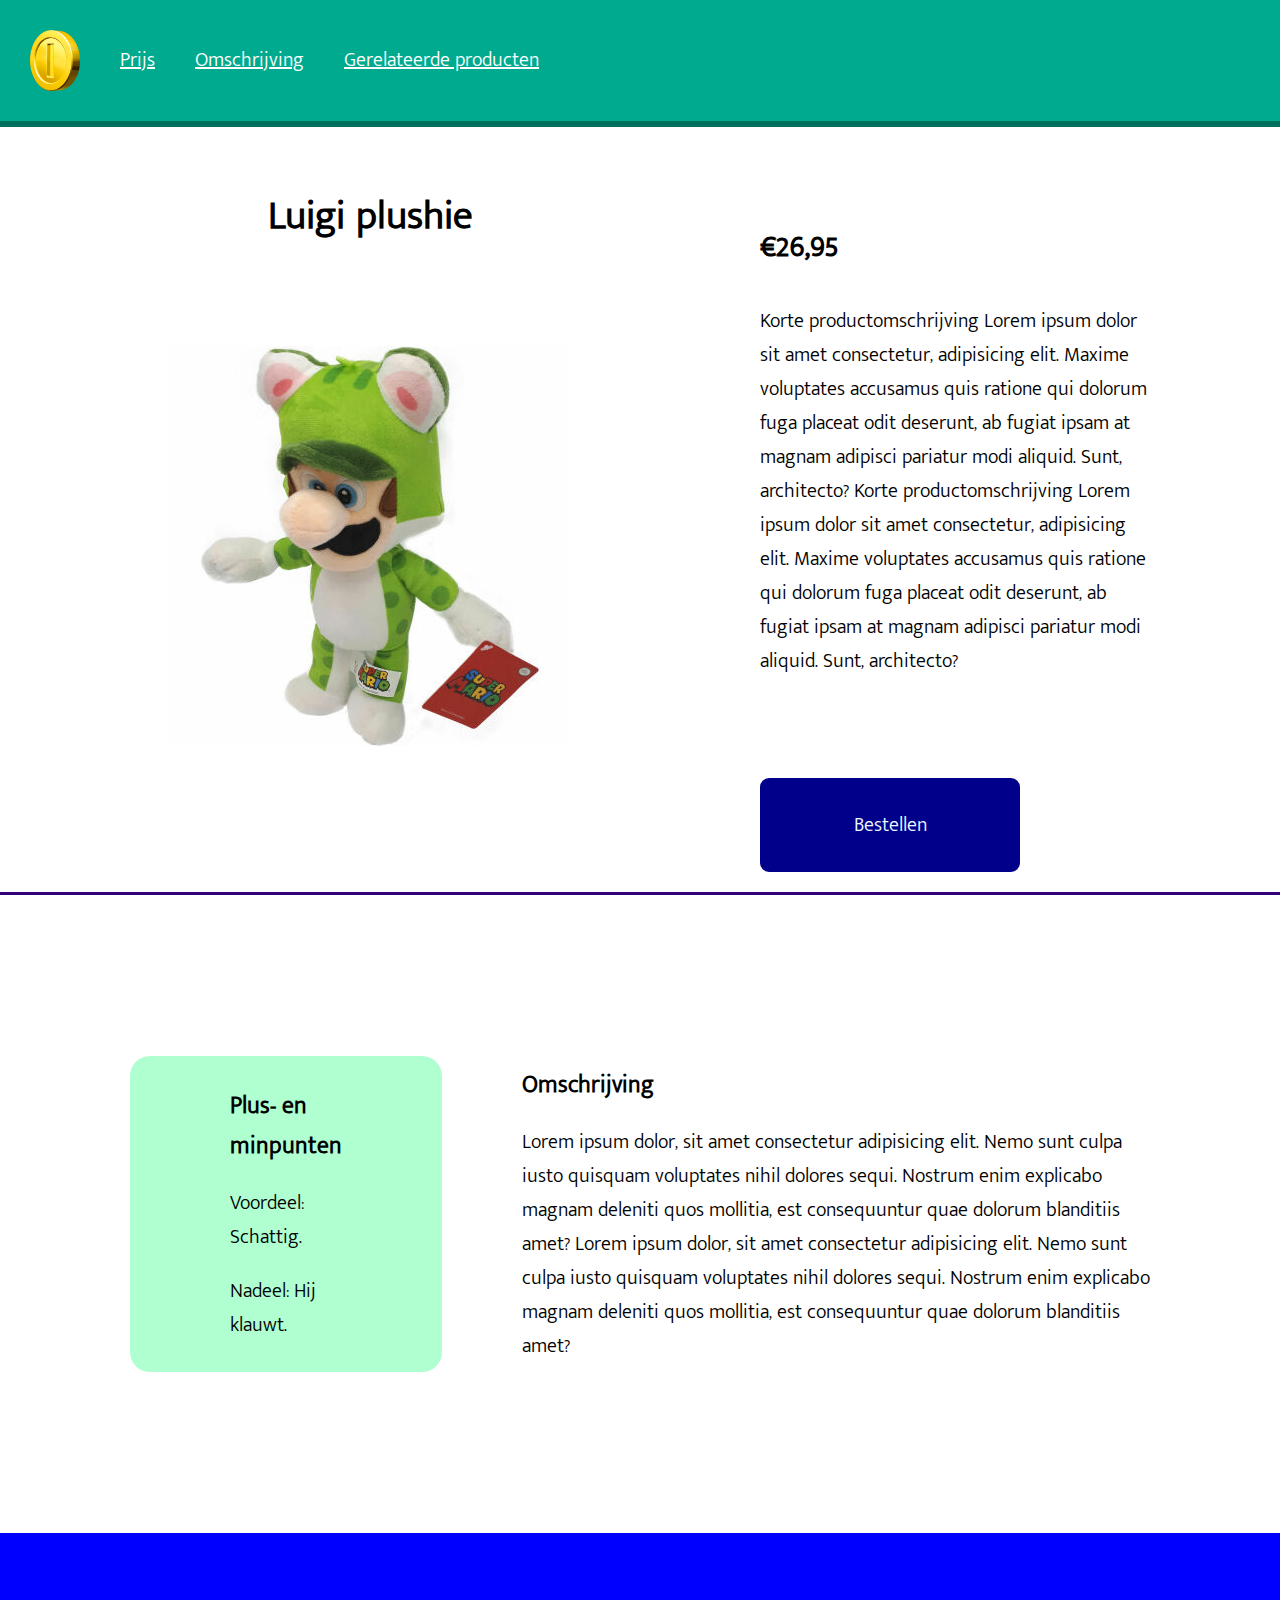
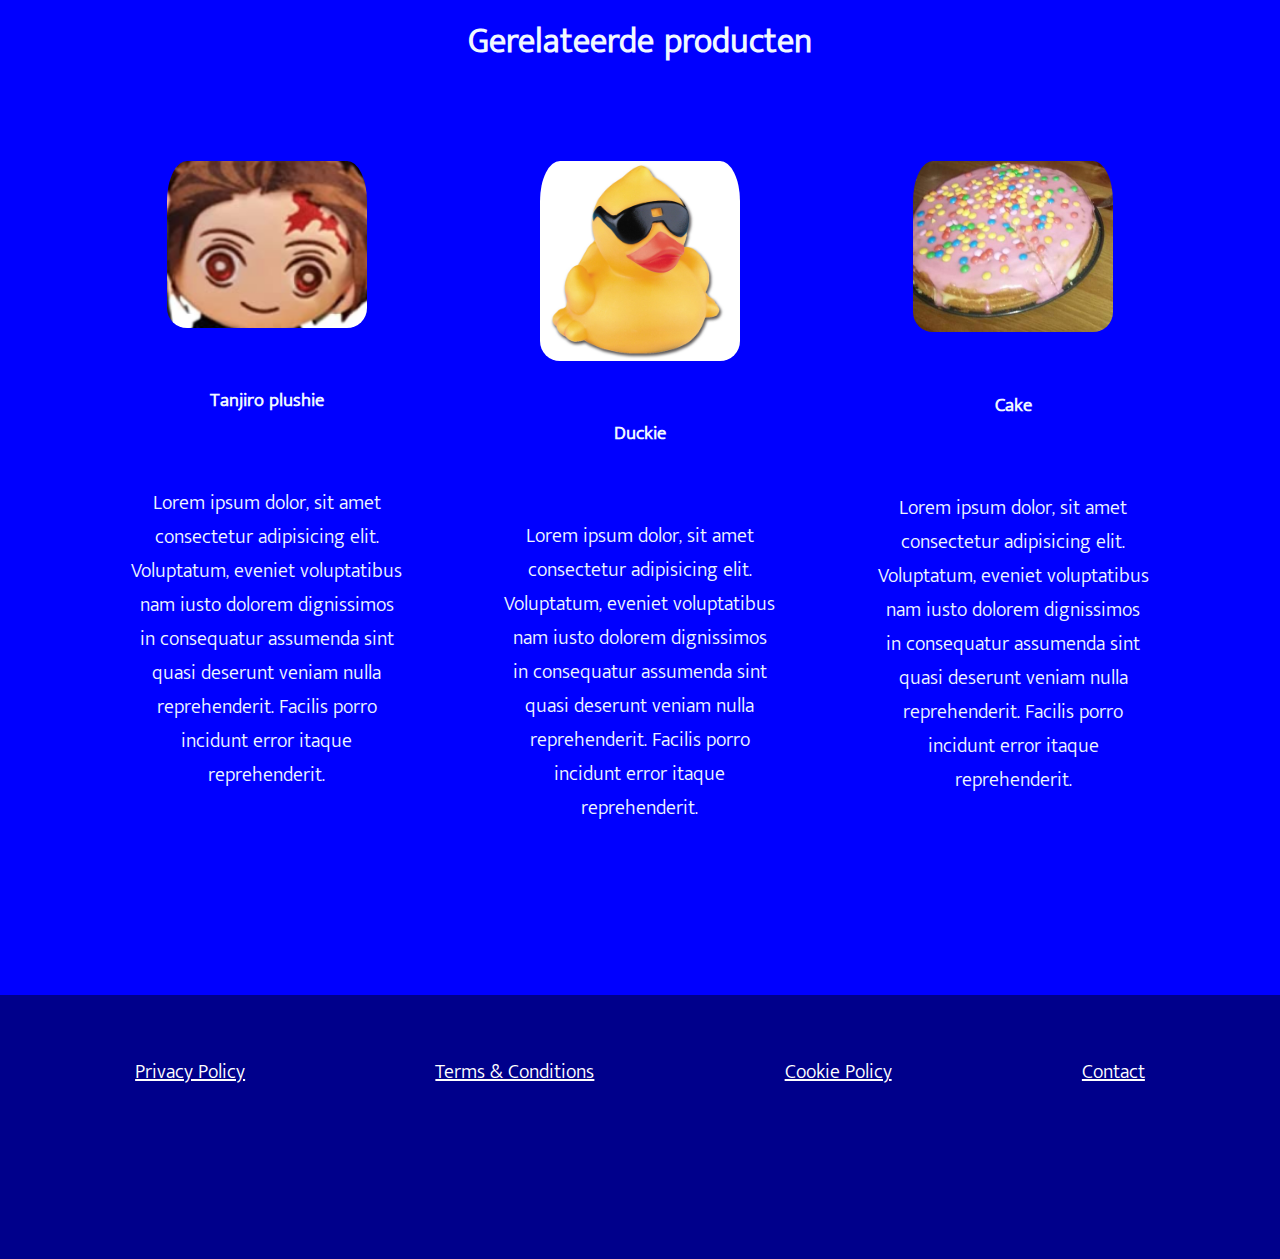
==== index.html @ 7fc1fe89 "Add files via upload" ====
<!DOCTYPE html>
<html lang="en">

<head>
    <meta charset="UTF-8">
    <meta name="viewport" content="width=device-width, initial-scale=1.0">
    <title>frontend-tussenopdracht</title>
    <link rel="stylesheet" href="/style.css">
</head>

<body>
    <nav>
        <img src="./img/mario coin.png" id="logo">
        <a href="http://127.0.0.1:5500/index.html">Prijs</a>
        <a href="http://127.0.0.1:5500/index.html">Omschrijving</a>
        <a href="http://127.0.0.1:5500/index.html">Gerelateerde producten</a>
    </nav>

    <header>
        <div class="padding"></div>

        <div>
            <h1>Luigi plushie</h1>
            <img src="./img/furry luigi.jpg" id="luigi">
        </div>

        <div class="padding"></div>

        <div class="info">
            <div class="padding"></div>
            <h2>€26,95</h2>
            <p>Korte productomschrijving Lorem ipsum dolor sit amet consectetur, adipisicing elit. Maxime voluptates
                accusamus quis ratione qui
                dolorum fuga placeat odit deserunt, ab fugiat ipsam at magnam adipisci pariatur modi aliquid. Sunt,
                architecto? Korte productomschrijving Lorem ipsum dolor sit amet consectetur, adipisicing elit.
                Maxime
                voluptates
                accusamus quis ratione qui
                dolorum fuga placeat odit deserunt, ab fugiat ipsam at magnam adipisci pariatur modi aliquid. Sunt,
                architecto?</p>

            <div class="padding"></div>

            <p id="bestellen">Bestellen</p>
        </div>
        <div class="padding"></div>
    </header>

    <main>
        <section class="uitleg">

            <div class="padding"></div>
            
            <div id="punten">
                <h2>Plus- en minpunten</h2>
                <p>Voordeel: Schattig.</p>
                <p>Nadeel: Hij klauwt.</p>
            </div>

            <div id="omschrijving">
                <h2>Omschrijving</h2>
                <p>Lorem ipsum dolor, sit amet consectetur adipisicing elit. Nemo sunt culpa iusto quisquam voluptates
                    nihil
                    dolores sequi. Nostrum enim explicabo magnam deleniti quos mollitia, est consequuntur quae dolorum
                    blanditiis amet? Lorem ipsum dolor, sit amet consectetur adipisicing elit. Nemo sunt culpa iusto
                    quisquam voluptates nihil
                    dolores sequi. Nostrum enim explicabo magnam deleniti quos mollitia, est consequuntur quae dolorum
                    blanditiis amet?</p>
            </div>

            <div class="padding"></div>
        </section>

        <section id="product">
            <div>
                <h2>Gerelateerde producten</h2>
            </div>

            <div class="producten">
                <div>
                    <img src="./img/my mood.png" class="product">
                    <h3>Tanjiro plushie</h3>
                    <p>Lorem ipsum dolor, sit amet consectetur adipisicing elit. Voluptatum, eveniet voluptatibus nam
                        iusto dolorem dignissimos in consequatur assumenda sint quasi deserunt veniam nulla
                        reprehenderit. Facilis porro incidunt error itaque reprehenderit.</p>
                </div>

                <div>
                    <img src="./img/ducky.jpg" class="product">
                    <h3>Duckie</h3>
                    <p>Lorem ipsum dolor, sit amet consectetur adipisicing elit. Voluptatum, eveniet voluptatibus nam
                        iusto dolorem dignissimos in consequatur assumenda sint quasi deserunt veniam nulla
                        reprehenderit. Facilis porro incidunt error itaque reprehenderit.</p>
                </div>

                <div>
                    <img src="./img/cake.jpeg" class="product">
                    <h3>Cake</h3>
                    <p>Lorem ipsum dolor, sit amet consectetur adipisicing elit. Voluptatum, eveniet voluptatibus nam
                        iusto dolorem dignissimos in consequatur assumenda sint quasi deserunt veniam nulla
                        reprehenderit. Facilis porro incidunt error itaque reprehenderit.</p>
                </div>
            </div>
        </section>
    </main>

    <footer>
        <a href="http://127.0.0.1:5500/index.html">Privacy Policy</a>
        <a href="http://127.0.0.1:5500/index.html">Terms & Conditions</a>
        <a href="http://127.0.0.1:5500/index.html">Cookie Policy</a>
        <a href="http://127.0.0.1:5500/index.html">Contact</a>
    </footer>
</body>

</html>
---- style.css ----
@font-face {
    font-family: muktaMalar;
    src: url(./Mukta_Malar/MuktaMalar-Light.ttf);
}

body {
    font-family: muktaMalar;
    margin: 0px;
}

p {
    font-size: 20px;
}

nav {
    border-bottom-style: solid;
    border-bottom-color: rgb(0, 112, 94);
    border-bottom-width: 6px;
    background-color: rgb(0, 170, 142);
    padding: 10px 10px 10px 10px;
    display: flex;
}

nav a {
    justify-content: center;
    align-items: center;
    display: flex;
}

#logo {
    padding: 20px 20px 20px 20px;
    width: 50px;
}

a {
    color: rgb(255, 255, 255);
    padding: 20px 20px 20px 20px;
    font-size: 20px;
}

a:hover {
    color: orange;
}

header {
    display: flex;
    justify-content: center;
}

h1 {
    font-size: 40px;
    padding: 30px 50px 30px 30px;
    display: flex;
    justify-content: center;
}

header h2 {
    font-size: 35px;
    font-weight: bolder;
}

#luigi {
    padding: 40px 60px 40px 40px;
}

.info {
    align-items: center;
    align-content: center;
}

.padding {
    padding: 30px 100px 30px 30px;
}

#bestellen {
    padding: 30px 30px 30px 30px;
    width: 200px;
    background-color: darkblue;
    text-align: center;
    color:aliceblue;
    justify-content: center;
    display: inline-flex;
    border-radius: 9px;
}

.uitleg {
    border-top-style: solid;
    border-top-color: rgb(52, 0, 119);
    border-top-style: 5px;
    display: flex;
    padding: 100px 0px 100px 0px;
    align-items: center;
    justify-content: space-around;
}

#omschrijving {
    padding: 50px 0px 50px 80px;
}

#punten {
    background-color: rgb(176, 255, 209);
    padding: 10px 100px 10px 100px;
    border-radius: 20px;
    text-align: left;
}

#product {
    color: aliceblue;
    background-color: blue;
    padding: 50px 0px 20px 0px;
    text-align: center;
}

#product h2 {
    font-size: 35px;
}

#product img {
    border-radius: 50px;
}

.producten {
    display: flex;
    padding: 40px 40px 40px 40px;
    margin: 40px;
    justify-content: space-around;
}

.producten p {
    padding: 50px 50px 50px 50px;
}

.product {
    width: 200px;
    padding: 10px 30px 30px 30px;
}

footer {
    background-color: darkblue;
    color: aliceblue;
    padding: 40px 40px 150px 40px;
    justify-content: space-around;
    display: flex;
}

footer a {
    justify-content: space-around;
}
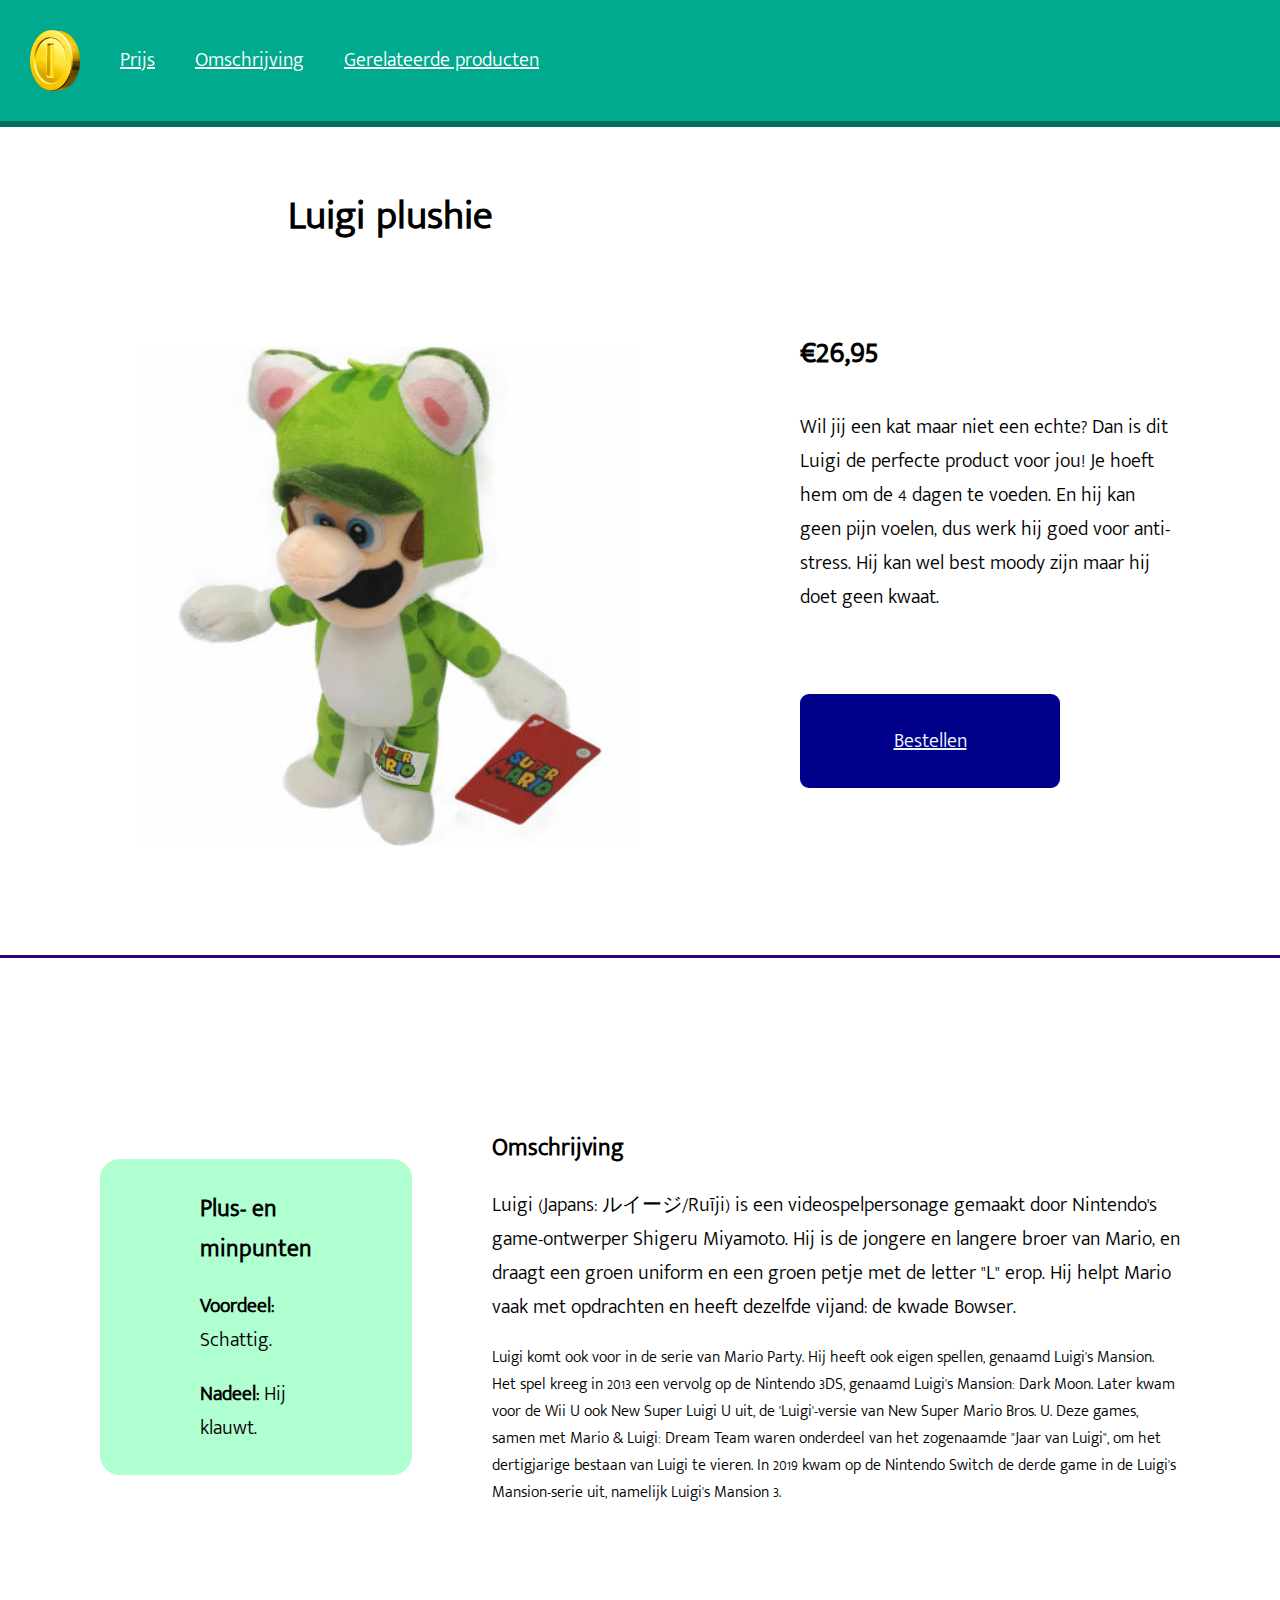
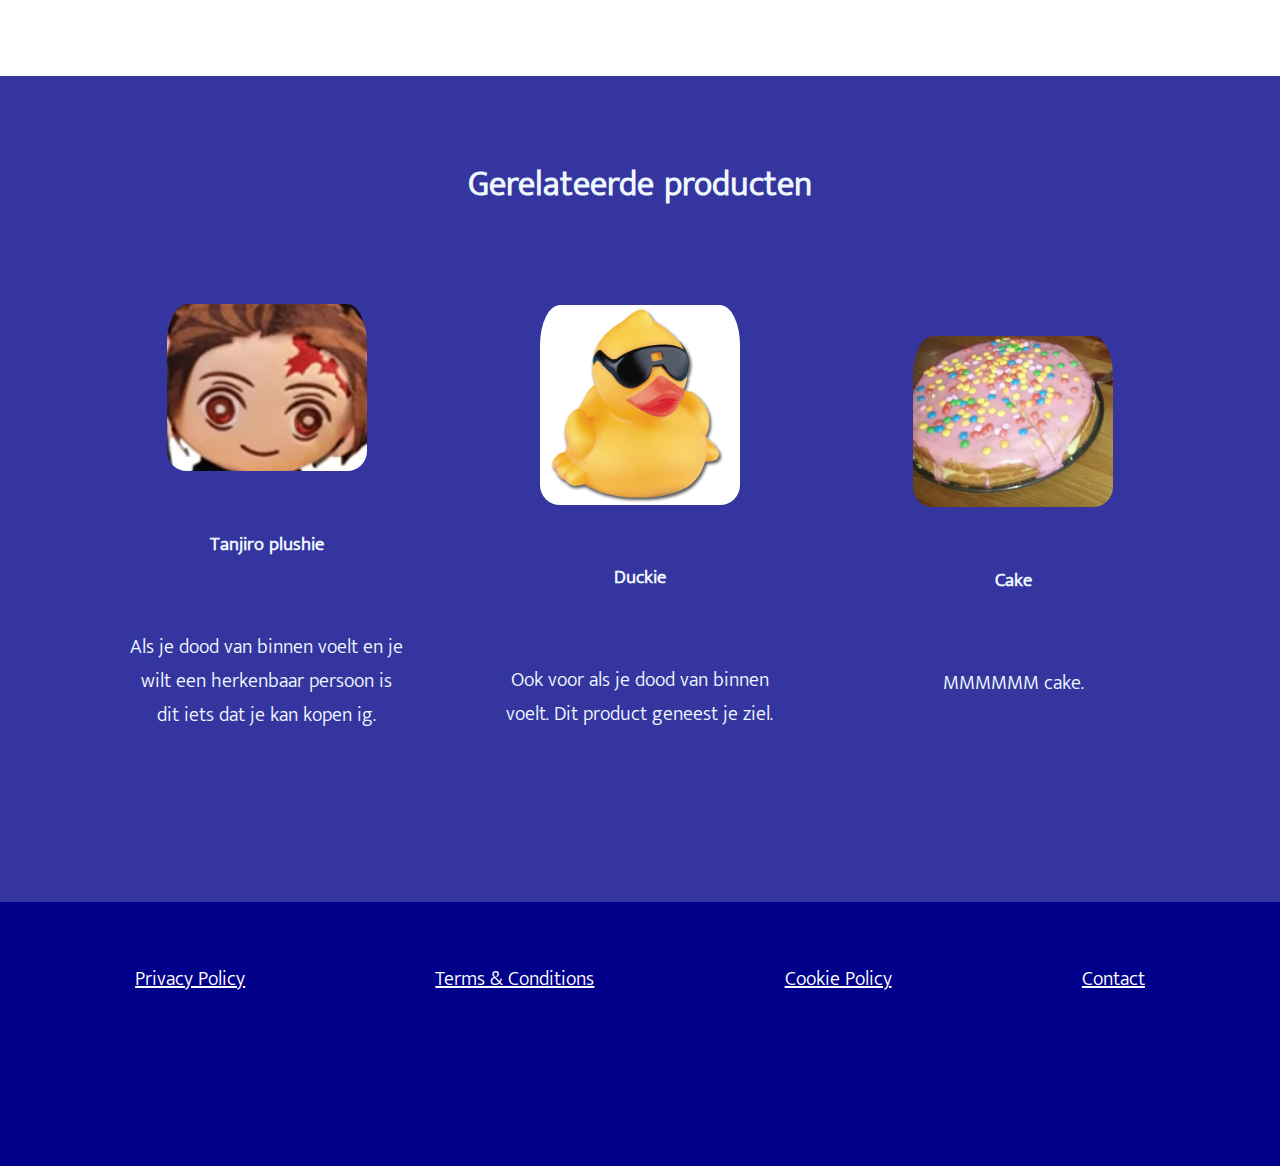
==== commit 55a0b03c: "Add files via upload" ====
--- a/index.html
+++ b/index.html
@@ -5,7 +5,7 @@
     <meta charset="UTF-8">
     <meta name="viewport" content="width=device-width, initial-scale=1.0">
     <title>frontend-tussenopdracht</title>
-    <link rel="stylesheet" href="/style.css">
+    <link rel="stylesheet" href="./style.css">
 </head>
 
 <body>
@@ -29,43 +29,46 @@
         <div class="info">
             <div class="padding"></div>
             <h2>€26,95</h2>
-            <p>Korte productomschrijving Lorem ipsum dolor sit amet consectetur, adipisicing elit. Maxime voluptates
-                accusamus quis ratione qui
-                dolorum fuga placeat odit deserunt, ab fugiat ipsam at magnam adipisci pariatur modi aliquid. Sunt,
-                architecto? Korte productomschrijving Lorem ipsum dolor sit amet consectetur, adipisicing elit.
-                Maxime
-                voluptates
-                accusamus quis ratione qui
-                dolorum fuga placeat odit deserunt, ab fugiat ipsam at magnam adipisci pariatur modi aliquid. Sunt,
-                architecto?</p>
+            <p>Wil jij een kat maar niet een echte? Dan is dit Luigi de perfecte product voor jou! Je hoeft hem om de 4
+                dagen te voeden. En hij kan geen pijn voelen, dus werk hij goed voor anti-stress. Hij kan
+                wel best moody zijn maar hij doet geen kwaat.</p>
 
             <div class="padding"></div>
 
-            <p id="bestellen">Bestellen</p>
+            <a href="http://127.0.0.1:5500/bestellen.html" id="bestellen">Bestellen</a>
         </div>
+
         <div class="padding"></div>
     </header>
+
+    <div class="padding"></div>
 
     <main>
         <section class="uitleg">
 
             <div class="padding"></div>
-            
+
             <div id="punten">
                 <h2>Plus- en minpunten</h2>
-                <p>Voordeel: Schattig.</p>
-                <p>Nadeel: Hij klauwt.</p>
+                <p><b>Voordeel:</b> Schattig.</p>
+                <p><b>Nadeel:</b> Hij klauwt.</p>
             </div>
 
             <div id="omschrijving">
                 <h2>Omschrijving</h2>
-                <p>Lorem ipsum dolor, sit amet consectetur adipisicing elit. Nemo sunt culpa iusto quisquam voluptates
-                    nihil
-                    dolores sequi. Nostrum enim explicabo magnam deleniti quos mollitia, est consequuntur quae dolorum
-                    blanditiis amet? Lorem ipsum dolor, sit amet consectetur adipisicing elit. Nemo sunt culpa iusto
-                    quisquam voluptates nihil
-                    dolores sequi. Nostrum enim explicabo magnam deleniti quos mollitia, est consequuntur quae dolorum
-                    blanditiis amet?</p>
+                <p>Luigi (Japans: ルイージ/Ruīji) is een videospelpersonage gemaakt door Nintendo's game-ontwerper Shigeru
+                    Miyamoto. Hij is de jongere en langere broer van Mario, en draagt een groen uniform en een groen
+                    petje met de letter "L" erop. Hij helpt Mario vaak met opdrachten en heeft dezelfde vijand: de kwade
+                    Bowser.
+
+                <div></div>
+
+                Luigi komt ook voor in de serie van Mario Party. Hij heeft ook eigen spellen, genaamd Luigi's
+                Mansion. Het spel kreeg in 2013 een vervolg op de Nintendo 3DS, genaamd Luigi's Mansion: Dark Moon.
+                Later kwam voor de Wii U ook New Super Luigi U uit, de 'Luigi'-versie van New Super Mario Bros. U.
+                Deze games, samen met Mario & Luigi: Dream Team waren onderdeel van het zogenaamde "Jaar van Luigi",
+                om het dertigjarige bestaan van Luigi te vieren. In 2019 kwam op de Nintendo Switch de derde game in
+                de Luigi's Mansion-serie uit, namelijk Luigi's Mansion 3.</p>
             </div>
 
             <div class="padding"></div>
@@ -78,27 +81,37 @@
 
             <div class="producten">
                 <div>
-                    <img src="./img/my mood.png" class="product">
-                    <h3>Tanjiro plushie</h3>
-                    <p>Lorem ipsum dolor, sit amet consectetur adipisicing elit. Voluptatum, eveniet voluptatibus nam
-                        iusto dolorem dignissimos in consequatur assumenda sint quasi deserunt veniam nulla
-                        reprehenderit. Facilis porro incidunt error itaque reprehenderit.</p>
+                    <div>
+                        <img src="./img/my mood.png" class="product">
+                    </div>
+
+                    <div>
+                        <h3>Tanjiro plushie</h3>
+                        <p>Als je dood van binnen voelt en je wilt een herkenbaar persoon is dit iets dat je kan kopen
+                            ig.</p>
+                    </div>
                 </div>
 
                 <div>
-                    <img src="./img/ducky.jpg" class="product">
-                    <h3>Duckie</h3>
-                    <p>Lorem ipsum dolor, sit amet consectetur adipisicing elit. Voluptatum, eveniet voluptatibus nam
-                        iusto dolorem dignissimos in consequatur assumenda sint quasi deserunt veniam nulla
-                        reprehenderit. Facilis porro incidunt error itaque reprehenderit.</p>
+                    <div>
+                        <img src="./img/ducky.jpg" class="product">
+                    </div>
+
+                    <div>
+                        <h3>Duckie</h3>
+                        <p>Ook voor als je dood van binnen voelt. Dit product geneest je ziel.</p>
+                    </div>
                 </div>
 
                 <div>
-                    <img src="./img/cake.jpeg" class="product">
-                    <h3>Cake</h3>
-                    <p>Lorem ipsum dolor, sit amet consectetur adipisicing elit. Voluptatum, eveniet voluptatibus nam
-                        iusto dolorem dignissimos in consequatur assumenda sint quasi deserunt veniam nulla
-                        reprehenderit. Facilis porro incidunt error itaque reprehenderit.</p>
+                    <div>
+                        <img src="./img/cake.jpeg" class="product">
+                    </div>
+
+                    <div>
+                        <h3>Cake</h3>
+                        <p>MMMMMM cake.</p>
+                    </div>
                 </div>
             </div>
         </section>
--- a/style.css
+++ b/style.css
@@ -3,9 +3,28 @@
     src: url(./Mukta_Malar/MuktaMalar-Light.ttf);
 }
 
+@media (400px <=width <=1000px) {}
+
+nav {
+    display: flex;
+    flex-direction: row;
+}
+
+@media (orientation: portrait) {
+    .nav {
+        flex-direction: column;
+    }
+
+    #form {
+        flex-direction: column;
+    }
+
+}
+
 body {
     font-family: muktaMalar;
     margin: 0px;
+    box-sizing: border-box;
 }
 
 p {
@@ -28,13 +47,13 @@
 }
 
 #logo {
-    padding: 20px 20px 20px 20px;
+    padding: 20px;
     width: 50px;
 }
 
 a {
     color: rgb(255, 255, 255);
-    padding: 20px 20px 20px 20px;
+    padding: 20px;
     font-size: 20px;
 }
 
@@ -61,6 +80,7 @@
 
 #luigi {
     padding: 40px 60px 40px 40px;
+    width: 500px;
 }
 
 .info {
@@ -69,18 +89,24 @@
 }
 
 .padding {
-    padding: 30px 100px 30px 30px;
+    padding: 30px 100px 30px 0px;
 }
 
 #bestellen {
-    padding: 30px 30px 30px 30px;
+    padding: 30px;
     width: 200px;
     background-color: darkblue;
     text-align: center;
-    color:aliceblue;
-    justify-content: center;
-    display: inline-flex;
+    color: aliceblue;
+    justify-content: center;
+    display: flex;
+    align-items: center;
     border-radius: 9px;
+}
+
+#bestellen:hover {
+    color: orange;
+    background-color: rgb(0, 0, 226);
 }
 
 .uitleg {
@@ -88,7 +114,7 @@
     border-top-color: rgb(52, 0, 119);
     border-top-style: 5px;
     display: flex;
-    padding: 100px 0px 100px 0px;
+    padding: 100px 0px;
     align-items: center;
     justify-content: space-around;
 }
@@ -104,9 +130,39 @@
     text-align: left;
 }
 
+#form {
+    width: 40%;
+    background-color: rgb(206, 206, 255);
+    padding: 20px;
+    margin: 30px;
+    border-radius: 15px;
+}
+
+.textinput {
+    display: flex;
+    align-items: center;
+    justify-content: space-between;
+}
+
+.button {
+    display: flex;
+    align-items: center;
+    justify-content: space-around;
+}
+
+input:invalid {
+    border: 3px solid rgb(223, 61, 61);
+    background-color:rgb(232, 177, 186);
+}
+
+input:valid {
+    border: 3px solid rgb(68, 141, 68);
+    background-color:rgb(195, 234, 195);
+}
+
 #product {
     color: aliceblue;
-    background-color: blue;
+    background-color: rgb(53, 53, 160);
     padding: 50px 0px 20px 0px;
     text-align: center;
 }
@@ -124,6 +180,14 @@
     padding: 40px 40px 40px 40px;
     margin: 40px;
     justify-content: space-around;
+    align-items: center;
+}
+
+.producten div {
+    flex-basis: 0;
+    flex-grow: 1;
+    flex-shrink: 1;
+    width: 100%;
 }
 
 .producten p {
